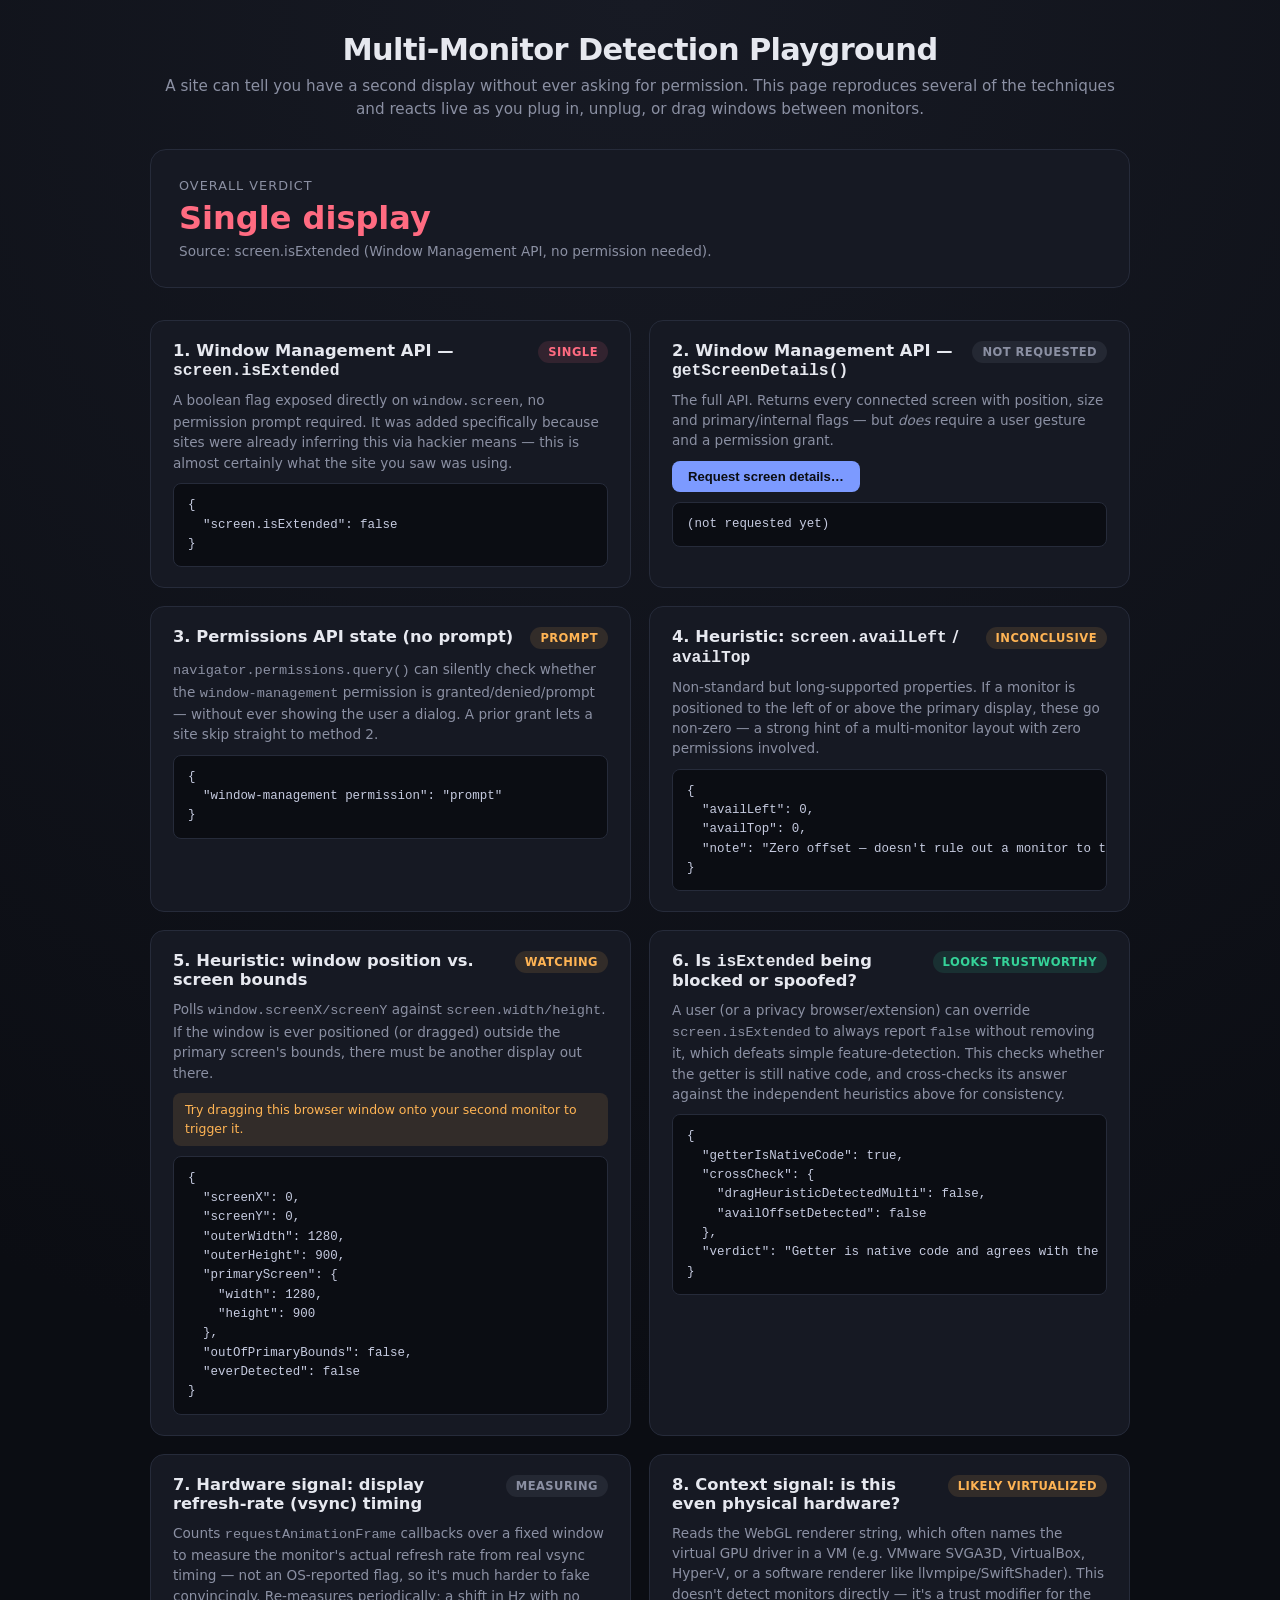
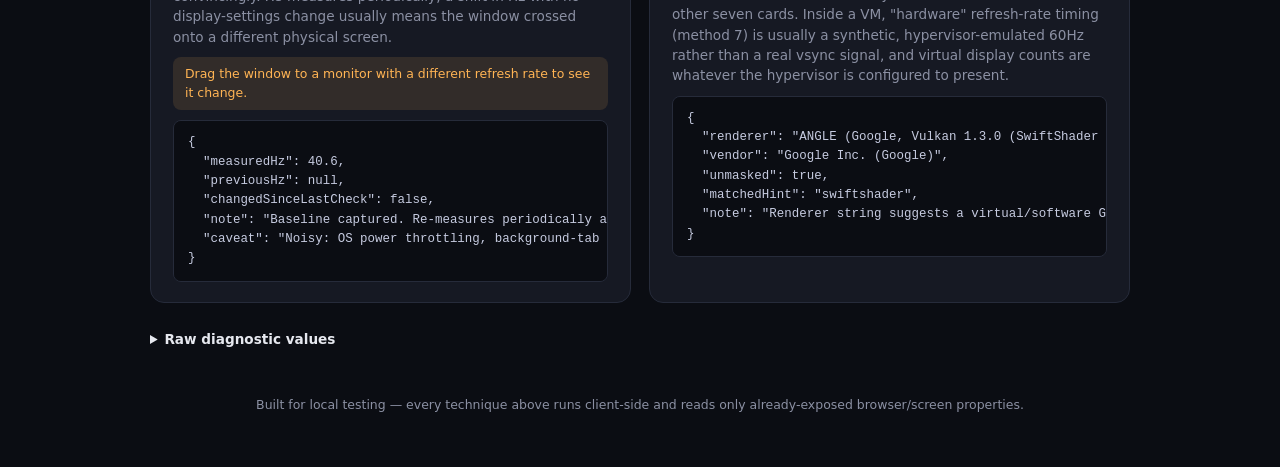
==== index.html @ a3c8a69a "init" ====
<!DOCTYPE html>
<html lang="en">
    <head>
        <meta charset="UTF-8">
        <meta name="viewport" content="width=device-width, initial-scale=1">
        <title>Multi-Monitor Detection Playground</title>
        <style>
            :root {
                color-scheme: dark;
                --bg: #0f1117;
                --panel: #161923;
                --panel-border: #262b3a;
                --text: #e6e8ef;
                --muted: #8b90a3;
                --accent: #7c9aff;
                --yes: #35d399;
                --yes-bg: rgba(53, 211, 153, 0.12);
                --no: #ff6b81;
                --no-bg: rgba(255, 107, 129, 0.12);
                --warn: #ffb454;
                --warn-bg: rgba(255, 180, 84, 0.12);
                --unknown: #8b90a3;
                --unknown-bg: rgba(139, 144, 163, 0.12);
                font-family: "Segoe UI", system-ui, -apple-system, sans-serif;
            }

            * { box-sizing: border-box; }

            body {
                margin: 0;
                background: radial-gradient(circle at top, #171a24, #0b0d13 65%);
                color: var(--text);
                min-height: 100vh;
                padding: 32px 24px 64px;
            }

            header {
                max-width: 980px;
                margin: 0 auto 28px;
                text-align: center;
            }

            header h1 {
                margin: 0 0 8px;
                font-size: 1.9rem;
                letter-spacing: -0.02em;
            }

            header p {
                color: var(--muted);
                margin: 0;
                font-size: 0.95rem;
                line-height: 1.5;
            }

            .hero {
                max-width: 980px;
                margin: 0 auto 32px;
                padding: 28px;
                border-radius: 16px;
                border: 1px solid var(--panel-border);
                background: var(--panel);
                display: flex;
                align-items: center;
                justify-content: space-between;
                gap: 20px;
                flex-wrap: wrap;
            }

            .hero-label {
                font-size: 0.8rem;
                text-transform: uppercase;
                letter-spacing: 0.08em;
                color: var(--muted);
                margin-bottom: 6px;
            }

            .hero-verdict {
                font-size: 2rem;
                font-weight: 700;
            }

            .hero-verdict.yes { color: var(--yes); }
            .hero-verdict.no { color: var(--no); }
            .hero-verdict.unknown { color: var(--unknown); }

            .hero-sub {
                color: var(--muted);
                font-size: 0.85rem;
                margin-top: 6px;
            }

            .hero-count {
                font-size: 3rem;
                font-weight: 800;
                color: var(--accent);
                line-height: 1;
                text-align: right;
            }

            .hero-count small {
                display: block;
                font-size: 0.7rem;
                font-weight: 500;
                color: var(--muted);
                text-transform: uppercase;
                letter-spacing: 0.08em;
                margin-top: 4px;
            }

            main {
                max-width: 980px;
                margin: 0 auto;
                display: grid;
                grid-template-columns: repeat(auto-fit, minmax(420px, 1fr));
                gap: 18px;
            }

            .card {
                background: var(--panel);
                border: 1px solid var(--panel-border);
                border-radius: 14px;
                padding: 20px 22px;
                display: flex;
                flex-direction: column;
                gap: 10px;
            }

            .card-head {
                display: flex;
                align-items: flex-start;
                justify-content: space-between;
                gap: 12px;
            }

            .card-title {
                font-size: 1.02rem;
                font-weight: 600;
                margin: 0;
            }

            .card-desc {
                color: var(--muted);
                font-size: 0.85rem;
                line-height: 1.5;
                margin: 0;
            }

            .badge {
                flex-shrink: 0;
                padding: 4px 10px;
                border-radius: 999px;
                font-size: 0.72rem;
                font-weight: 700;
                text-transform: uppercase;
                letter-spacing: 0.04em;
                white-space: nowrap;
            }

            .badge.yes { color: var(--yes); background: var(--yes-bg); }
            .badge.no { color: var(--no); background: var(--no-bg); }
            .badge.warn { color: var(--warn); background: var(--warn-bg); }
            .badge.unknown { color: var(--unknown); background: var(--unknown-bg); }

            .card pre {
                margin: 0;
                background: #0b0d13;
                border: 1px solid var(--panel-border);
                border-radius: 8px;
                padding: 12px 14px;
                font-size: 0.78rem;
                line-height: 1.55;
                overflow-x: auto;
                color: #c6cbe0;
            }

            .card button {
                align-self: flex-start;
                background: var(--accent);
                color: #0b0d13;
                border: none;
                padding: 8px 16px;
                border-radius: 8px;
                font-size: 0.82rem;
                font-weight: 600;
                cursor: pointer;
            }

            .card button:hover { filter: brightness(1.08); }
            .card button:disabled { opacity: 0.5; cursor: default; }

            .hint {
                font-size: 0.78rem;
                color: var(--warn);
                background: var(--warn-bg);
                border-radius: 8px;
                padding: 8px 12px;
                line-height: 1.5;
            }

            footer {
                max-width: 980px;
                margin: 40px auto 0;
                text-align: center;
                color: var(--muted);
                font-size: 0.78rem;
            }

            details {
                max-width: 980px;
                margin: 28px auto 0;
                color: var(--muted);
                font-size: 0.85rem;
            }

            details summary {
                cursor: pointer;
                color: var(--text);
                font-weight: 600;
                margin-bottom: 10px;
            }
        </style>
    </head>
    <body>

    <header>
    <h1>Multi-Monitor Detection Playground</h1>
    <p>
        A site can tell you have a second display without ever asking for permission.
        This page reproduces several of the techniques and reacts live as you plug in,
        unplug, or drag windows between monitors.
    </p>
    </header>

    <div class="hero">
        <div>
            <div class="hero-label">Overall verdict</div>
            <div class="hero-verdict unknown" id="hero-verdict">Checking&hellip;</div>
            <div class="hero-sub" id="hero-sub">Based on the strongest signal available in this browser.</div>
        </div>
        <div class="hero-count" id="hero-count">
            <!--
                &mdash;
                <small>screens (if known)</small>
            -->
        </div>
    </div>

    <main>

    <!-- 1. screen.isExtended -->
    <section class="card">
        <div class="card-head">
        <h2 class="card-title">1. Window Management API &mdash; <code>screen.isExtended</code></h2>
        <span class="badge unknown" id="badge-isExtended">checking</span>
        </div>
        <p class="card-desc">
        A boolean flag exposed directly on <code>window.screen</code>, no permission prompt required.
        It was added specifically because sites were already inferring this via hackier means &mdash;
        this is almost certainly what the site you saw was using.
        </p>
        <pre id="out-isExtended"></pre>
    </section>

    <!-- 2. getScreenDetails() -->
    <section class="card">
        <div class="card-head">
        <h2 class="card-title">2. Window Management API &mdash; <code>getScreenDetails()</code></h2>
        <span class="badge unknown" id="badge-details">not requested</span>
        </div>
        <p class="card-desc">
        The full API. Returns every connected screen with position, size and primary/internal
        flags &mdash; but <em>does</em> require a user gesture and a permission grant.
        </p>
        <button id="btn-details">Request screen details&hellip;</button>
        <pre id="out-details">(not requested yet)</pre>
    </section>

    <!-- 3. Permissions API state -->
    <section class="card">
        <div class="card-head">
        <h2 class="card-title">3. Permissions API state (no prompt)</h2>
        <span class="badge unknown" id="badge-perm">checking</span>
        </div>
        <p class="card-desc">
        <code>navigator.permissions.query()</code> can silently check whether the
        <code>window-management</code> permission is granted/denied/prompt &mdash; without ever
        showing the user a dialog. A prior grant lets a site skip straight to method&nbsp;2.
        </p>
        <pre id="out-perm"></pre>
    </section>

    <!-- 4. availLeft/availTop heuristic -->
    <section class="card">
        <div class="card-head">
        <h2 class="card-title">4. Heuristic: <code>screen.availLeft</code> / <code>availTop</code></h2>
        <span class="badge unknown" id="badge-avail">checking</span>
        </div>
        <p class="card-desc">
        Non-standard but long-supported properties. If a monitor is positioned to the left of
        or above the primary display, these go non-zero &mdash; a strong hint of a multi-monitor
        layout with zero permissions involved.
        </p>
        <pre id="out-avail"></pre>
    </section>

    <!-- 5. drag heuristic -->
    <section class="card">
        <div class="card-head">
        <h2 class="card-title">5. Heuristic: window position vs. screen bounds</h2>
        <span class="badge unknown" id="badge-drag">watching</span>
        </div>
        <p class="card-desc">
        Polls <code>window.screenX/screenY</code> against <code>screen.width/height</code>.
        If the window is ever positioned (or dragged) outside the primary screen's bounds,
        there must be another display out there.
        </p>
        <div class="hint">Try dragging this browser window onto your second monitor to trigger it.</div>
        <pre id="out-drag"></pre>
    </section>

    <!-- 6. tamper / spoof detection -->
    <section class="card">
        <div class="card-head">
        <h2 class="card-title">6. Is <code>isExtended</code> being blocked or spoofed?</h2>
        <span class="badge unknown" id="badge-integrity">checking</span>
        </div>
        <p class="card-desc">
        A user (or a privacy browser/extension) can override <code>screen.isExtended</code>
        to always report <code>false</code> without removing it, which defeats simple
        feature-detection. This checks whether the getter is still native code, and cross-checks
        its answer against the independent heuristics above for consistency.
        </p>
        <pre id="out-integrity"></pre>
    </section>

    <!-- 7. hardware refresh-rate timing -->
    <section class="card">
        <div class="card-head">
        <h2 class="card-title">7. Hardware signal: display refresh-rate (vsync) timing</h2>
        <span class="badge unknown" id="badge-refresh">measuring</span>
        </div>
        <p class="card-desc">
        Counts <code>requestAnimationFrame</code> callbacks over a fixed window to measure the
        monitor's actual refresh rate from real vsync timing &mdash; not an OS-reported flag, so
        it's much harder to fake convincingly. Re-measures periodically; a shift in Hz with no
        display-settings change usually means the window crossed onto a different physical screen.
        </p>
        <div class="hint">Drag the window to a monitor with a different refresh rate to see it change.</div>
        <pre id="out-refresh"></pre>
    </section>

    <!-- 8. VM / virtualization context signal -->
    <section class="card">
        <div class="card-head">
        <h2 class="card-title">8. Context signal: is this even physical hardware?</h2>
        <span class="badge unknown" id="badge-vm">checking</span>
        </div>
        <p class="card-desc">
        Reads the WebGL renderer string, which often names the virtual GPU driver in a VM
        (e.g. VMware SVGA3D, VirtualBox, Hyper-V, or a software renderer like llvmpipe/SwiftShader).
        This doesn't detect monitors directly &mdash; it's a trust modifier for the other seven
        cards. Inside a VM, "hardware" refresh-rate timing (method 7) is usually a synthetic,
        hypervisor-emulated 60Hz rather than a real vsync signal, and virtual display counts are
        whatever the hypervisor is configured to present.
        </p>
        <pre id="out-vm"></pre>
    </section>

    </main>

    <details>
    <summary>Raw diagnostic values</summary>
    <pre id="out-raw"></pre>
    </details>

    <footer>
    Built for local testing &mdash; every technique above runs client-side and reads only
    already-exposed browser/screen properties.
    </footer>

    <script>
    const $ = (id) => document.getElementById(id);

    function setBadge(el, state, label) {
        el.className = "badge " + state;
        el.textContent = label;
    }

    // ---------- Hero ----------
    function updateHero() {
        const heroVerdict = $("hero-verdict");
        const heroSub = $("hero-sub");
        const heroCount = $("hero-count");

        if ("isExtended" in screen) {
        const extended = screen.isExtended;
        heroVerdict.textContent = extended ? "Multiple displays detected" : "Single display";
        heroVerdict.className = "hero-verdict " + (extended ? "yes" : "no");
        heroSub.textContent = "Source: screen.isExtended (Window Management API, no permission needed).";
        } else {
        heroVerdict.textContent = "Unknown (unsupported browser)";
        heroVerdict.className = "hero-verdict unknown";
        heroSub.textContent = "screen.isExtended isn't supported here — see the heuristic cards below.";
        }
        // heroCount.innerHTML = "&mdash;<small>screens (if known)</small>";
    }

    // ---------- 1. screen.isExtended ----------
    function updateIsExtended() {
        const badge = $("badge-isExtended");
        const out = $("out-isExtended");
        if ("isExtended" in screen) {
        const val = screen.isExtended;
        setBadge(badge, val ? "yes" : "no", val ? "multiple" : "single");
        out.textContent = JSON.stringify({ "screen.isExtended": val }, null, 2);
        } else {
        setBadge(badge, "unknown", "unsupported");
        out.textContent = "screen.isExtended is not available in this browser.";
        }
    }

    // ---------- 2. getScreenDetails() ----------
    $("btn-details").addEventListener("click", async () => {
        const badge = $("badge-details");
        const out = $("out-details");
        const btn = $("btn-details");
        btn.disabled = true;

        if (!("getScreenDetails" in window)) {
        setBadge(badge, "unknown", "unsupported");
        out.textContent = "getScreenDetails() is not available in this browser.";
        btn.disabled = false;
        return;
        }

        try {
        const details = await window.getScreenDetails();
        const screens = details.screens.map((s) => ({
            label: s.label,
            width: s.width,
            height: s.height,
            left: s.left,
            top: s.top,
            isPrimary: s.isPrimary,
            isInternal: s.isInternal,
            devicePixelRatio: s.devicePixelRatio
        }));
        const multi = screens.length > 1;
        setBadge(badge, multi ? "yes" : "no", multi ? `${screens.length} screens` : "1 screen");
        out.textContent = JSON.stringify(screens, null, 2);

        details.addEventListener("screenschange", () => {
            out.textContent = JSON.stringify(
            details.screens.map((s) => ({ width: s.width, height: s.height, left: s.left, top: s.top })),
            null, 2
            );
            setBadge(badge, details.screens.length > 1 ? "yes" : "no", `${details.screens.length} screens (live)`);
        });
        } catch (err) {
        setBadge(badge, "warn", "denied/error");
        out.textContent = "Permission denied or error: " + err.message;
        } finally {
        btn.disabled = false;
        }
    });

    // ---------- 3. Permissions API ----------
    async function updatePermissionState() {
        const badge = $("badge-perm");
        const out = $("out-perm");
        if (!navigator.permissions || !navigator.permissions.query) {
        setBadge(badge, "unknown", "unsupported");
        out.textContent = "navigator.permissions is not available in this browser.";
        return;
        }
        try {
        const status = await navigator.permissions.query({ name: "window-management" });
        setBadge(
            badge,
            status.state === "granted" ? "yes" : status.state === "denied" ? "no" : "warn",
            status.state
        );
        out.textContent = JSON.stringify({ "window-management permission": status.state }, null, 2);
        status.onchange = updatePermissionState;
        } catch (err) {
        setBadge(badge, "unknown", "unsupported");
        out.textContent = "window-management is not a recognized permission name here: " + err.message;
        }
    }

    // ---------- 4. availLeft/availTop heuristic ----------
    function updateAvailHeuristic() {
        const badge = $("badge-avail");
        const out = $("out-avail");
        const left = screen.availLeft ?? null;
        const top = screen.availTop ?? null;
        const supported = left !== null && top !== null;

        if (!supported) {
        setBadge(badge, "unknown", "unsupported");
        out.textContent = "availLeft/availTop are not available in this browser.";
        return;
        }

        const offset = left !== 0 || top !== 0;
        setBadge(badge, offset ? "yes" : "warn", offset ? "offset found" : "inconclusive");
        out.textContent = JSON.stringify(
        { availLeft: left, availTop: top, note: offset ? "Non-zero offset suggests a display to the left/above." : "Zero offset — doesn't rule out a monitor to the right/below." },
        null, 2
        );
    }

    // ---------- 5. Drag / position heuristic ----------
    let dragMultiDetected = false;
    function updateDragHeuristic() {
        const badge = $("badge-drag");
        const out = $("out-drag");

        const x = window.screenX;
        const y = window.screenY;
        const w = window.outerWidth;
        const h = window.outerHeight;
        const sw = screen.width;
        const sh = screen.height;

        const outOfBounds = x < 0 || y < 0 || (x + w) > sw || (y + h) > sh;
        if (outOfBounds) dragMultiDetected = true;

        setBadge(
        badge,
        dragMultiDetected ? "yes" : "warn",
        dragMultiDetected ? "multiple" : "watching"
        );
        out.textContent = JSON.stringify(
        {
            screenX: x, screenY: y, outerWidth: w, outerHeight: h,
            primaryScreen: { width: sw, height: sh },
            outOfPrimaryBounds: outOfBounds,
            everDetected: dragMultiDetected
        },
        null, 2
        );
    }

    // ---------- 6. Tamper / spoof detection for isExtended ----------
    function updateIntegrityCheck() {
        const badge = $("badge-integrity");
        const out = $("out-integrity");

        if (!("isExtended" in screen)) {
        setBadge(badge, "unknown", "n/a");
        out.textContent = "screen.isExtended doesn't exist here at all — that's the honest " +
            "signature of an enterprise policy or unsupported browser, not spoofing.";
        return;
        }

        // A native, un-tampered getter stringifies to "[native code]". An
        // extension or script that overrides the property to fake a value
        // will show its actual function source instead.
        const descriptor =
        Object.getOwnPropertyDescriptor(Screen.prototype, "isExtended") ||
        Object.getOwnPropertyDescriptor(screen, "isExtended");
        const getterSrc = descriptor && descriptor.get ? descriptor.get.toString() : null;
        const looksNative = !!getterSrc && getterSrc.includes("[native code]");

        // Cross-check isExtended's answer against the independent heuristics
        // gathered elsewhere on this page.
        const avalOffset = (screen.availLeft ?? 0) !== 0 || (screen.availTop ?? 0) !== 0;
        const otherSignals = dragMultiDetected || avalOffset;
        const inconsistent = screen.isExtended === false && otherSignals;

        let state, label, note;
        if (!looksNative) {
        state = "warn";
        label = "possibly overridden";
        note = "The isExtended getter is not native code — a browser extension or privacy " +
            "tool may be intercepting it. Its reported value cannot be trusted on its own.";
        } else if (inconsistent) {
        state = "warn";
        label = "inconsistent";
        note = "isExtended reports a single display, but another heuristic on this page " +
            "(drag bounds or availLeft/Top offset) suggests otherwise. Worth treating isExtended " +
            "as unreliable until confirmed with method 2.";
        } else {
        state = "yes";
        label = "looks trustworthy";
        note = "Getter is native code and agrees with the other independent signals gathered so far.";
        }

        setBadge(badge, state, label);
        out.textContent = JSON.stringify(
        {
            getterIsNativeCode: looksNative,
            crossCheck: { dragHeuristicDetectedMulti: dragMultiDetected, availOffsetDetected: avalOffset },
            verdict: note
        },
        null, 2
        );
    }

    // ---------- 7. Hardware refresh-rate (vsync) timing ----------
    let lastHz = null;
    let measuringRefresh = false;

    function measureRefreshRate(durationMs = 500) {
        return new Promise((resolve) => {
        let frames = 0;
        let start = null;
        function step(ts) {
            if (start === null) start = ts;
            frames++;
            if (ts - start < durationMs) {
            requestAnimationFrame(step);
            } else {
            resolve((frames / (ts - start)) * 1000);
            }
        }
        requestAnimationFrame(step);
        });
    }

    async function updateRefreshHeuristic() {
        if (measuringRefresh) return;
        measuringRefresh = true;
        const badge = $("badge-refresh");
        const out = $("out-refresh");
        setBadge(badge, "unknown", "measuring");

        const hz = await measureRefreshRate();
        const changed = lastHz !== null && Math.abs(hz - lastHz) > 5;

        setBadge(badge, changed ? "yes" : "unknown", changed ? "rate changed" : `~${Math.round(hz)} Hz`);
        out.textContent = JSON.stringify(
        {
            measuredHz: Math.round(hz * 10) / 10,
            previousHz: lastHz !== null ? Math.round(lastHz * 10) / 10 : null,
            changedSinceLastCheck: changed,
            note: changed
            ? "Refresh rate shifted — likely moved to a physical display with a different Hz."
            : "Baseline captured. Re-measures periodically and after resize.",
            caveat: "Noisy: OS power throttling, background-tab throttling, and CPU load can also cause shifts."
        },
        null, 2
        );

        lastHz = hz;
        measuringRefresh = false;
    }

    // ---------- 8. VM / virtualization context signal ----------
    const VM_RENDERER_HINTS = [
        "vmware", "virtualbox", "parallels", "llvmpipe", "swiftshader",
        "basic render", "basic display", "microsoft basic", "hyper-v",
        "virtual", "qemu", "bochs", "remote desktop", "rdp"
    ];

    function updateVmSignal() {
        const badge = $("badge-vm");
        const out = $("out-vm");

        let info;
        try {
        const canvas = document.createElement("canvas");
        const gl = canvas.getContext("webgl") || canvas.getContext("experimental-webgl");
        if (!gl) throw new Error("WebGL not available");
        const dbg = gl.getExtension("WEBGL_debug_renderer_info");
        info = dbg
            ? { renderer: gl.getParameter(dbg.UNMASKED_RENDERER_WEBGL), vendor: gl.getParameter(dbg.UNMASKED_VENDOR_WEBGL), unmasked: true }
            : { renderer: gl.getParameter(gl.RENDERER), vendor: gl.getParameter(gl.VENDOR), unmasked: false };
        } catch (err) {
        setBadge(badge, "unknown", "unavailable");
        out.textContent = "Could not read WebGL renderer info: " + err.message;
        return;
        }

        const haystack = `${info.renderer} ${info.vendor}`.toLowerCase();
        const matchedHint = VM_RENDERER_HINTS.find((hint) => haystack.includes(hint));
        const likelyVirtual = !!matchedHint;

        setBadge(badge, likelyVirtual ? "warn" : "yes", likelyVirtual ? "likely virtualized" : "looks physical");
        out.textContent = JSON.stringify(
        {
            renderer: info.renderer,
            vendor: info.vendor,
            unmasked: info.unmasked,
            matchedHint: matchedHint || null,
            note: likelyVirtual
            ? "Renderer string suggests a virtual/software GPU — treat methods 1-7 as reporting on the guest OS's virtual display config, not physical monitors, and don't trust method 7's Hz as real vsync."
            : "No VM/software-render hint found — not proof of physical hardware (spoofable, and some real GPUs use generic names), just no obvious signal against it."
        },
        null, 2
        );
    }

    // ---------- Raw diagnostics ----------
    function updateRaw() {
        $("out-raw").textContent = JSON.stringify({
        screen: {
            width: screen.width, height: screen.height,
            availWidth: screen.availWidth, availHeight: screen.availHeight,
            availLeft: screen.availLeft, availTop: screen.availTop,
            isExtended: screen.isExtended ?? "unsupported",
            devicePixelRatio: window.devicePixelRatio
        },
        window: {
            screenX: window.screenX, screenY: window.screenY,
            outerWidth: window.outerWidth, outerHeight: window.outerHeight,
            innerWidth: window.innerWidth, innerHeight: window.innerHeight
        },
        apis: {
            "screen.isExtended": "isExtended" in screen,
            "window.getScreenDetails": "getScreenDetails" in window,
            "navigator.permissions": !!(navigator.permissions && navigator.permissions.query)
        }
        }, null, 2);
    }

    function updateAll() {
        updateHero();
        updateIsExtended();
        updateAvailHeuristic();
        updateDragHeuristic();
        updateIntegrityCheck();
        updateRaw();
    }

    updateAll();
    updatePermissionState();
    updateRefreshHeuristic();
    updateVmSignal();

    window.addEventListener("resize", () => {
        updateAll();
        updateRefreshHeuristic();
    });
    // No native "window move" event exists, so poll for position changes
    // (e.g. dragging across monitors) at a light interval.
    setInterval(updateDragHeuristic, 500);
    // Refresh-rate measurement is heavier, so it runs on its own slower cadence.
    setInterval(updateRefreshHeuristic, 4000);

    // React live if the OS display topology changes while the page is open
    // (monitor plugged/unplugged) where supported.
    if ("isExtended" in screen && screen.addEventListener) {
        screen.addEventListener("change", updateAll);
    }
    </script>

    </body>
</html>
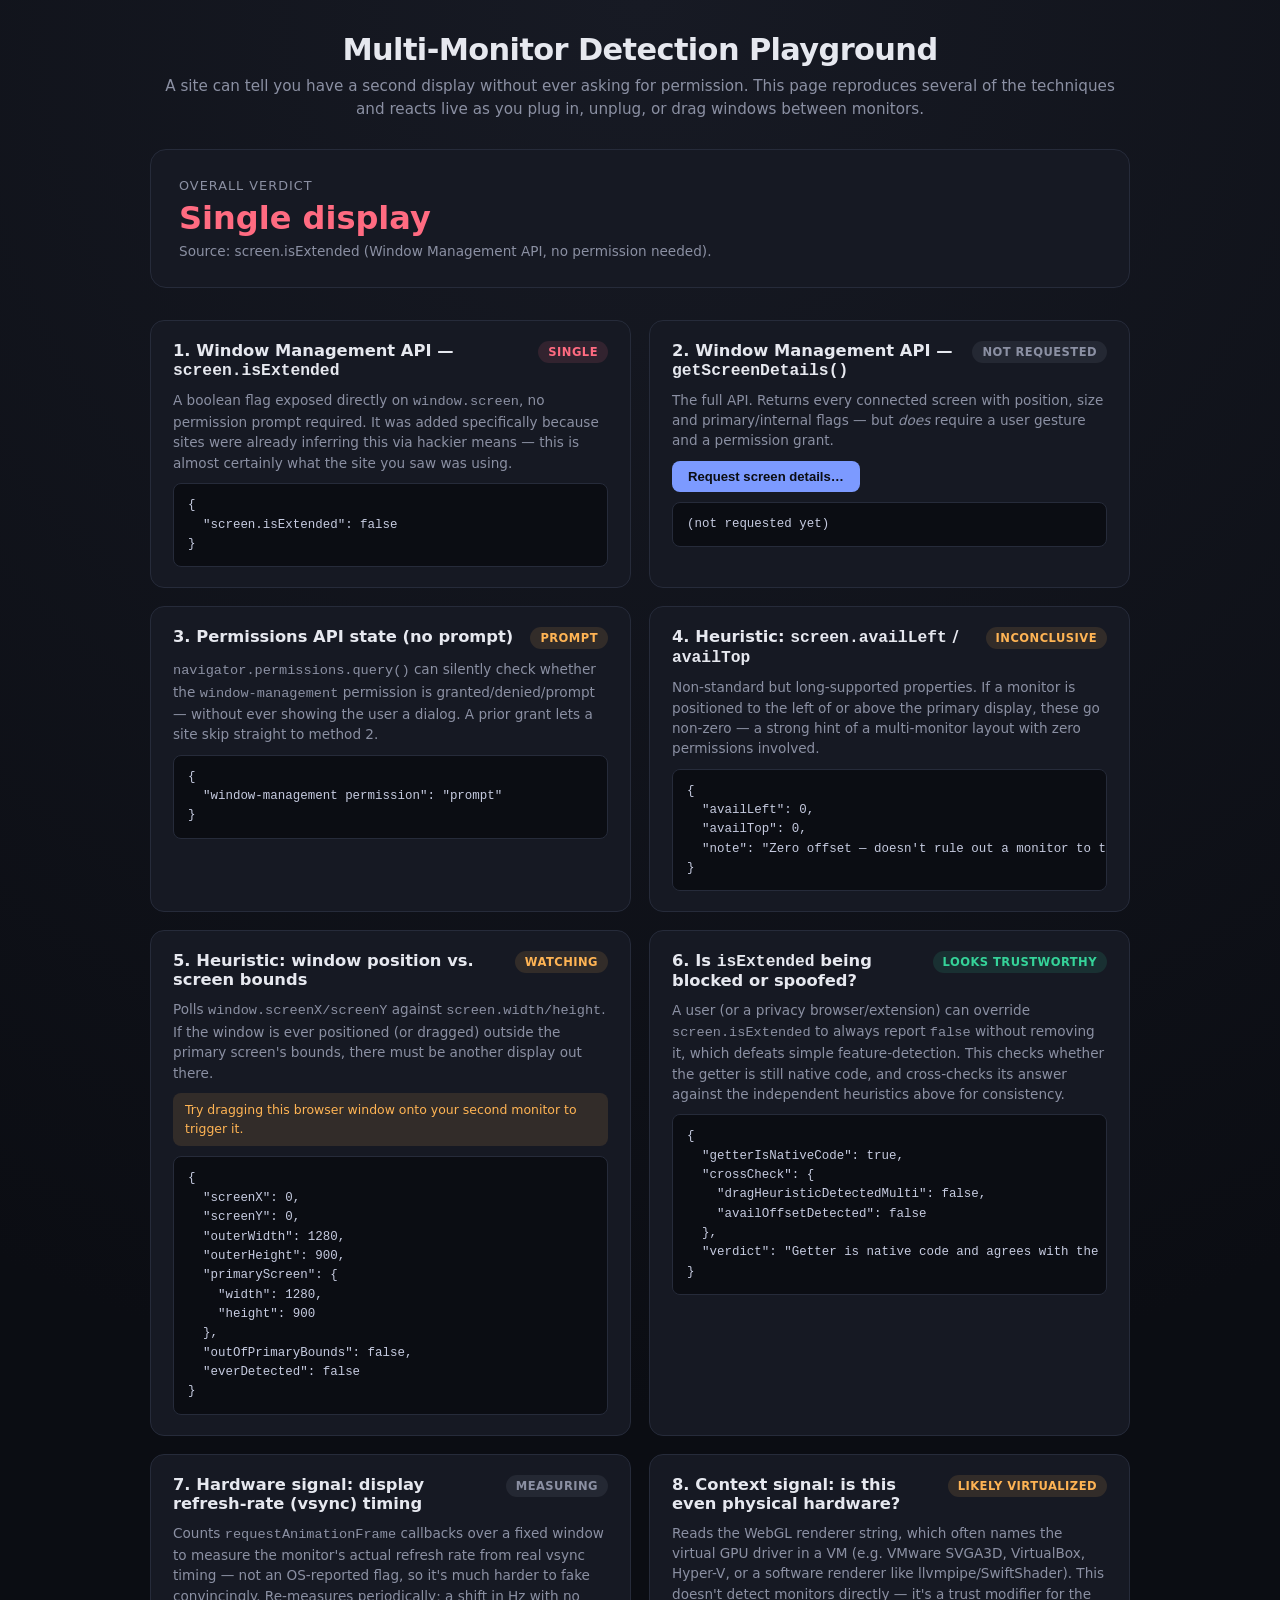
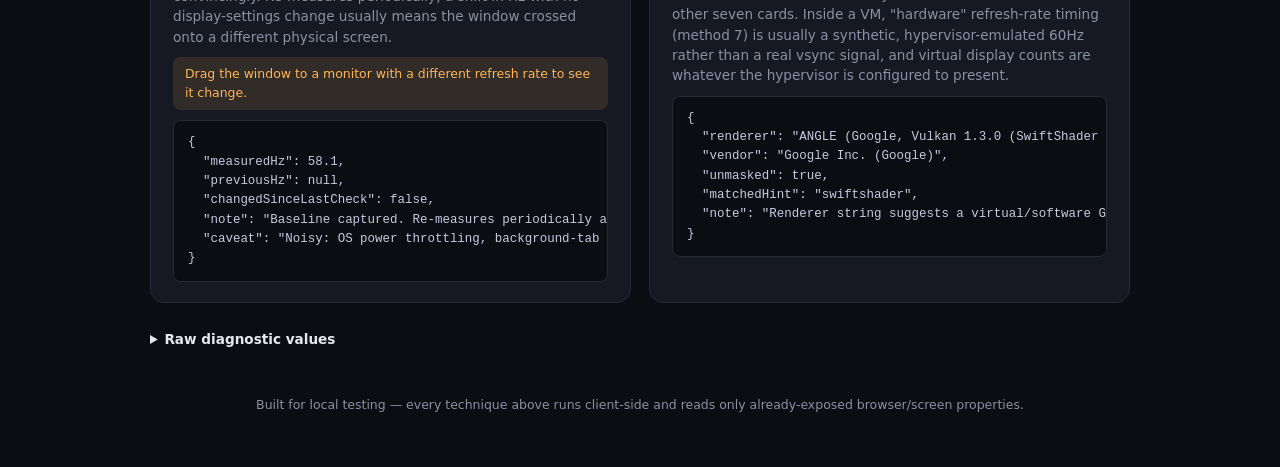
==== commit 717b814b: "refactor" ====
--- a/index.html
+++ b/index.html
@@ -4,222 +4,8 @@
         <meta charset="UTF-8">
         <meta name="viewport" content="width=device-width, initial-scale=1">
         <title>Multi-Monitor Detection Playground</title>
-        <style>
-            :root {
-                color-scheme: dark;
-                --bg: #0f1117;
-                --panel: #161923;
-                --panel-border: #262b3a;
-                --text: #e6e8ef;
-                --muted: #8b90a3;
-                --accent: #7c9aff;
-                --yes: #35d399;
-                --yes-bg: rgba(53, 211, 153, 0.12);
-                --no: #ff6b81;
-                --no-bg: rgba(255, 107, 129, 0.12);
-                --warn: #ffb454;
-                --warn-bg: rgba(255, 180, 84, 0.12);
-                --unknown: #8b90a3;
-                --unknown-bg: rgba(139, 144, 163, 0.12);
-                font-family: "Segoe UI", system-ui, -apple-system, sans-serif;
-            }
-
-            * { box-sizing: border-box; }
-
-            body {
-                margin: 0;
-                background: radial-gradient(circle at top, #171a24, #0b0d13 65%);
-                color: var(--text);
-                min-height: 100vh;
-                padding: 32px 24px 64px;
-            }
-
-            header {
-                max-width: 980px;
-                margin: 0 auto 28px;
-                text-align: center;
-            }
-
-            header h1 {
-                margin: 0 0 8px;
-                font-size: 1.9rem;
-                letter-spacing: -0.02em;
-            }
-
-            header p {
-                color: var(--muted);
-                margin: 0;
-                font-size: 0.95rem;
-                line-height: 1.5;
-            }
-
-            .hero {
-                max-width: 980px;
-                margin: 0 auto 32px;
-                padding: 28px;
-                border-radius: 16px;
-                border: 1px solid var(--panel-border);
-                background: var(--panel);
-                display: flex;
-                align-items: center;
-                justify-content: space-between;
-                gap: 20px;
-                flex-wrap: wrap;
-            }
-
-            .hero-label {
-                font-size: 0.8rem;
-                text-transform: uppercase;
-                letter-spacing: 0.08em;
-                color: var(--muted);
-                margin-bottom: 6px;
-            }
-
-            .hero-verdict {
-                font-size: 2rem;
-                font-weight: 700;
-            }
-
-            .hero-verdict.yes { color: var(--yes); }
-            .hero-verdict.no { color: var(--no); }
-            .hero-verdict.unknown { color: var(--unknown); }
-
-            .hero-sub {
-                color: var(--muted);
-                font-size: 0.85rem;
-                margin-top: 6px;
-            }
-
-            .hero-count {
-                font-size: 3rem;
-                font-weight: 800;
-                color: var(--accent);
-                line-height: 1;
-                text-align: right;
-            }
-
-            .hero-count small {
-                display: block;
-                font-size: 0.7rem;
-                font-weight: 500;
-                color: var(--muted);
-                text-transform: uppercase;
-                letter-spacing: 0.08em;
-                margin-top: 4px;
-            }
-
-            main {
-                max-width: 980px;
-                margin: 0 auto;
-                display: grid;
-                grid-template-columns: repeat(auto-fit, minmax(420px, 1fr));
-                gap: 18px;
-            }
-
-            .card {
-                background: var(--panel);
-                border: 1px solid var(--panel-border);
-                border-radius: 14px;
-                padding: 20px 22px;
-                display: flex;
-                flex-direction: column;
-                gap: 10px;
-            }
-
-            .card-head {
-                display: flex;
-                align-items: flex-start;
-                justify-content: space-between;
-                gap: 12px;
-            }
-
-            .card-title {
-                font-size: 1.02rem;
-                font-weight: 600;
-                margin: 0;
-            }
-
-            .card-desc {
-                color: var(--muted);
-                font-size: 0.85rem;
-                line-height: 1.5;
-                margin: 0;
-            }
-
-            .badge {
-                flex-shrink: 0;
-                padding: 4px 10px;
-                border-radius: 999px;
-                font-size: 0.72rem;
-                font-weight: 700;
-                text-transform: uppercase;
-                letter-spacing: 0.04em;
-                white-space: nowrap;
-            }
-
-            .badge.yes { color: var(--yes); background: var(--yes-bg); }
-            .badge.no { color: var(--no); background: var(--no-bg); }
-            .badge.warn { color: var(--warn); background: var(--warn-bg); }
-            .badge.unknown { color: var(--unknown); background: var(--unknown-bg); }
-
-            .card pre {
-                margin: 0;
-                background: #0b0d13;
-                border: 1px solid var(--panel-border);
-                border-radius: 8px;
-                padding: 12px 14px;
-                font-size: 0.78rem;
-                line-height: 1.55;
-                overflow-x: auto;
-                color: #c6cbe0;
-            }
-
-            .card button {
-                align-self: flex-start;
-                background: var(--accent);
-                color: #0b0d13;
-                border: none;
-                padding: 8px 16px;
-                border-radius: 8px;
-                font-size: 0.82rem;
-                font-weight: 600;
-                cursor: pointer;
-            }
-
-            .card button:hover { filter: brightness(1.08); }
-            .card button:disabled { opacity: 0.5; cursor: default; }
-
-            .hint {
-                font-size: 0.78rem;
-                color: var(--warn);
-                background: var(--warn-bg);
-                border-radius: 8px;
-                padding: 8px 12px;
-                line-height: 1.5;
-            }
-
-            footer {
-                max-width: 980px;
-                margin: 40px auto 0;
-                text-align: center;
-                color: var(--muted);
-                font-size: 0.78rem;
-            }
-
-            details {
-                max-width: 980px;
-                margin: 28px auto 0;
-                color: var(--muted);
-                font-size: 0.85rem;
-            }
-
-            details summary {
-                cursor: pointer;
-                color: var(--text);
-                font-weight: 600;
-                margin-bottom: 10px;
-            }
-        </style>
+        <link rel="stylesheet" href="css/tokens.css">
+        <link rel="stylesheet" href="css/app.css">
     </head>
     <body>
 
@@ -379,373 +165,7 @@
     already-exposed browser/screen properties.
     </footer>
 
-    <script>
-    const $ = (id) => document.getElementById(id);
-
-    function setBadge(el, state, label) {
-        el.className = "badge " + state;
-        el.textContent = label;
-    }
-
-    // ---------- Hero ----------
-    function updateHero() {
-        const heroVerdict = $("hero-verdict");
-        const heroSub = $("hero-sub");
-        const heroCount = $("hero-count");
-
-        if ("isExtended" in screen) {
-        const extended = screen.isExtended;
-        heroVerdict.textContent = extended ? "Multiple displays detected" : "Single display";
-        heroVerdict.className = "hero-verdict " + (extended ? "yes" : "no");
-        heroSub.textContent = "Source: screen.isExtended (Window Management API, no permission needed).";
-        } else {
-        heroVerdict.textContent = "Unknown (unsupported browser)";
-        heroVerdict.className = "hero-verdict unknown";
-        heroSub.textContent = "screen.isExtended isn't supported here — see the heuristic cards below.";
-        }
-        // heroCount.innerHTML = "&mdash;<small>screens (if known)</small>";
-    }
-
-    // ---------- 1. screen.isExtended ----------
-    function updateIsExtended() {
-        const badge = $("badge-isExtended");
-        const out = $("out-isExtended");
-        if ("isExtended" in screen) {
-        const val = screen.isExtended;
-        setBadge(badge, val ? "yes" : "no", val ? "multiple" : "single");
-        out.textContent = JSON.stringify({ "screen.isExtended": val }, null, 2);
-        } else {
-        setBadge(badge, "unknown", "unsupported");
-        out.textContent = "screen.isExtended is not available in this browser.";
-        }
-    }
-
-    // ---------- 2. getScreenDetails() ----------
-    $("btn-details").addEventListener("click", async () => {
-        const badge = $("badge-details");
-        const out = $("out-details");
-        const btn = $("btn-details");
-        btn.disabled = true;
-
-        if (!("getScreenDetails" in window)) {
-        setBadge(badge, "unknown", "unsupported");
-        out.textContent = "getScreenDetails() is not available in this browser.";
-        btn.disabled = false;
-        return;
-        }
-
-        try {
-        const details = await window.getScreenDetails();
-        const screens = details.screens.map((s) => ({
-            label: s.label,
-            width: s.width,
-            height: s.height,
-            left: s.left,
-            top: s.top,
-            isPrimary: s.isPrimary,
-            isInternal: s.isInternal,
-            devicePixelRatio: s.devicePixelRatio
-        }));
-        const multi = screens.length > 1;
-        setBadge(badge, multi ? "yes" : "no", multi ? `${screens.length} screens` : "1 screen");
-        out.textContent = JSON.stringify(screens, null, 2);
-
-        details.addEventListener("screenschange", () => {
-            out.textContent = JSON.stringify(
-            details.screens.map((s) => ({ width: s.width, height: s.height, left: s.left, top: s.top })),
-            null, 2
-            );
-            setBadge(badge, details.screens.length > 1 ? "yes" : "no", `${details.screens.length} screens (live)`);
-        });
-        } catch (err) {
-        setBadge(badge, "warn", "denied/error");
-        out.textContent = "Permission denied or error: " + err.message;
-        } finally {
-        btn.disabled = false;
-        }
-    });
-
-    // ---------- 3. Permissions API ----------
-    async function updatePermissionState() {
-        const badge = $("badge-perm");
-        const out = $("out-perm");
-        if (!navigator.permissions || !navigator.permissions.query) {
-        setBadge(badge, "unknown", "unsupported");
-        out.textContent = "navigator.permissions is not available in this browser.";
-        return;
-        }
-        try {
-        const status = await navigator.permissions.query({ name: "window-management" });
-        setBadge(
-            badge,
-            status.state === "granted" ? "yes" : status.state === "denied" ? "no" : "warn",
-            status.state
-        );
-        out.textContent = JSON.stringify({ "window-management permission": status.state }, null, 2);
-        status.onchange = updatePermissionState;
-        } catch (err) {
-        setBadge(badge, "unknown", "unsupported");
-        out.textContent = "window-management is not a recognized permission name here: " + err.message;
-        }
-    }
-
-    // ---------- 4. availLeft/availTop heuristic ----------
-    function updateAvailHeuristic() {
-        const badge = $("badge-avail");
-        const out = $("out-avail");
-        const left = screen.availLeft ?? null;
-        const top = screen.availTop ?? null;
-        const supported = left !== null && top !== null;
-
-        if (!supported) {
-        setBadge(badge, "unknown", "unsupported");
-        out.textContent = "availLeft/availTop are not available in this browser.";
-        return;
-        }
-
-        const offset = left !== 0 || top !== 0;
-        setBadge(badge, offset ? "yes" : "warn", offset ? "offset found" : "inconclusive");
-        out.textContent = JSON.stringify(
-        { availLeft: left, availTop: top, note: offset ? "Non-zero offset suggests a display to the left/above." : "Zero offset — doesn't rule out a monitor to the right/below." },
-        null, 2
-        );
-    }
-
-    // ---------- 5. Drag / position heuristic ----------
-    let dragMultiDetected = false;
-    function updateDragHeuristic() {
-        const badge = $("badge-drag");
-        const out = $("out-drag");
-
-        const x = window.screenX;
-        const y = window.screenY;
-        const w = window.outerWidth;
-        const h = window.outerHeight;
-        const sw = screen.width;
-        const sh = screen.height;
-
-        const outOfBounds = x < 0 || y < 0 || (x + w) > sw || (y + h) > sh;
-        if (outOfBounds) dragMultiDetected = true;
-
-        setBadge(
-        badge,
-        dragMultiDetected ? "yes" : "warn",
-        dragMultiDetected ? "multiple" : "watching"
-        );
-        out.textContent = JSON.stringify(
-        {
-            screenX: x, screenY: y, outerWidth: w, outerHeight: h,
-            primaryScreen: { width: sw, height: sh },
-            outOfPrimaryBounds: outOfBounds,
-            everDetected: dragMultiDetected
-        },
-        null, 2
-        );
-    }
-
-    // ---------- 6. Tamper / spoof detection for isExtended ----------
-    function updateIntegrityCheck() {
-        const badge = $("badge-integrity");
-        const out = $("out-integrity");
-
-        if (!("isExtended" in screen)) {
-        setBadge(badge, "unknown", "n/a");
-        out.textContent = "screen.isExtended doesn't exist here at all — that's the honest " +
-            "signature of an enterprise policy or unsupported browser, not spoofing.";
-        return;
-        }
-
-        // A native, un-tampered getter stringifies to "[native code]". An
-        // extension or script that overrides the property to fake a value
-        // will show its actual function source instead.
-        const descriptor =
-        Object.getOwnPropertyDescriptor(Screen.prototype, "isExtended") ||
-        Object.getOwnPropertyDescriptor(screen, "isExtended");
-        const getterSrc = descriptor && descriptor.get ? descriptor.get.toString() : null;
-        const looksNative = !!getterSrc && getterSrc.includes("[native code]");
-
-        // Cross-check isExtended's answer against the independent heuristics
-        // gathered elsewhere on this page.
-        const avalOffset = (screen.availLeft ?? 0) !== 0 || (screen.availTop ?? 0) !== 0;
-        const otherSignals = dragMultiDetected || avalOffset;
-        const inconsistent = screen.isExtended === false && otherSignals;
-
-        let state, label, note;
-        if (!looksNative) {
-        state = "warn";
-        label = "possibly overridden";
-        note = "The isExtended getter is not native code — a browser extension or privacy " +
-            "tool may be intercepting it. Its reported value cannot be trusted on its own.";
-        } else if (inconsistent) {
-        state = "warn";
-        label = "inconsistent";
-        note = "isExtended reports a single display, but another heuristic on this page " +
-            "(drag bounds or availLeft/Top offset) suggests otherwise. Worth treating isExtended " +
-            "as unreliable until confirmed with method 2.";
-        } else {
-        state = "yes";
-        label = "looks trustworthy";
-        note = "Getter is native code and agrees with the other independent signals gathered so far.";
-        }
-
-        setBadge(badge, state, label);
-        out.textContent = JSON.stringify(
-        {
-            getterIsNativeCode: looksNative,
-            crossCheck: { dragHeuristicDetectedMulti: dragMultiDetected, availOffsetDetected: avalOffset },
-            verdict: note
-        },
-        null, 2
-        );
-    }
-
-    // ---------- 7. Hardware refresh-rate (vsync) timing ----------
-    let lastHz = null;
-    let measuringRefresh = false;
-
-    function measureRefreshRate(durationMs = 500) {
-        return new Promise((resolve) => {
-        let frames = 0;
-        let start = null;
-        function step(ts) {
-            if (start === null) start = ts;
-            frames++;
-            if (ts - start < durationMs) {
-            requestAnimationFrame(step);
-            } else {
-            resolve((frames / (ts - start)) * 1000);
-            }
-        }
-        requestAnimationFrame(step);
-        });
-    }
-
-    async function updateRefreshHeuristic() {
-        if (measuringRefresh) return;
-        measuringRefresh = true;
-        const badge = $("badge-refresh");
-        const out = $("out-refresh");
-        setBadge(badge, "unknown", "measuring");
-
-        const hz = await measureRefreshRate();
-        const changed = lastHz !== null && Math.abs(hz - lastHz) > 5;
-
-        setBadge(badge, changed ? "yes" : "unknown", changed ? "rate changed" : `~${Math.round(hz)} Hz`);
-        out.textContent = JSON.stringify(
-        {
-            measuredHz: Math.round(hz * 10) / 10,
-            previousHz: lastHz !== null ? Math.round(lastHz * 10) / 10 : null,
-            changedSinceLastCheck: changed,
-            note: changed
-            ? "Refresh rate shifted — likely moved to a physical display with a different Hz."
-            : "Baseline captured. Re-measures periodically and after resize.",
-            caveat: "Noisy: OS power throttling, background-tab throttling, and CPU load can also cause shifts."
-        },
-        null, 2
-        );
-
-        lastHz = hz;
-        measuringRefresh = false;
-    }
-
-    // ---------- 8. VM / virtualization context signal ----------
-    const VM_RENDERER_HINTS = [
-        "vmware", "virtualbox", "parallels", "llvmpipe", "swiftshader",
-        "basic render", "basic display", "microsoft basic", "hyper-v",
-        "virtual", "qemu", "bochs", "remote desktop", "rdp"
-    ];
-
-    function updateVmSignal() {
-        const badge = $("badge-vm");
-        const out = $("out-vm");
-
-        let info;
-        try {
-        const canvas = document.createElement("canvas");
-        const gl = canvas.getContext("webgl") || canvas.getContext("experimental-webgl");
-        if (!gl) throw new Error("WebGL not available");
-        const dbg = gl.getExtension("WEBGL_debug_renderer_info");
-        info = dbg
-            ? { renderer: gl.getParameter(dbg.UNMASKED_RENDERER_WEBGL), vendor: gl.getParameter(dbg.UNMASKED_VENDOR_WEBGL), unmasked: true }
-            : { renderer: gl.getParameter(gl.RENDERER), vendor: gl.getParameter(gl.VENDOR), unmasked: false };
-        } catch (err) {
-        setBadge(badge, "unknown", "unavailable");
-        out.textContent = "Could not read WebGL renderer info: " + err.message;
-        return;
-        }
-
-        const haystack = `${info.renderer} ${info.vendor}`.toLowerCase();
-        const matchedHint = VM_RENDERER_HINTS.find((hint) => haystack.includes(hint));
-        const likelyVirtual = !!matchedHint;
-
-        setBadge(badge, likelyVirtual ? "warn" : "yes", likelyVirtual ? "likely virtualized" : "looks physical");
-        out.textContent = JSON.stringify(
-        {
-            renderer: info.renderer,
-            vendor: info.vendor,
-            unmasked: info.unmasked,
-            matchedHint: matchedHint || null,
-            note: likelyVirtual
-            ? "Renderer string suggests a virtual/software GPU — treat methods 1-7 as reporting on the guest OS's virtual display config, not physical monitors, and don't trust method 7's Hz as real vsync."
-            : "No VM/software-render hint found — not proof of physical hardware (spoofable, and some real GPUs use generic names), just no obvious signal against it."
-        },
-        null, 2
-        );
-    }
-
-    // ---------- Raw diagnostics ----------
-    function updateRaw() {
-        $("out-raw").textContent = JSON.stringify({
-        screen: {
-            width: screen.width, height: screen.height,
-            availWidth: screen.availWidth, availHeight: screen.availHeight,
-            availLeft: screen.availLeft, availTop: screen.availTop,
-            isExtended: screen.isExtended ?? "unsupported",
-            devicePixelRatio: window.devicePixelRatio
-        },
-        window: {
-            screenX: window.screenX, screenY: window.screenY,
-            outerWidth: window.outerWidth, outerHeight: window.outerHeight,
-            innerWidth: window.innerWidth, innerHeight: window.innerHeight
-        },
-        apis: {
-            "screen.isExtended": "isExtended" in screen,
-            "window.getScreenDetails": "getScreenDetails" in window,
-            "navigator.permissions": !!(navigator.permissions && navigator.permissions.query)
-        }
-        }, null, 2);
-    }
-
-    function updateAll() {
-        updateHero();
-        updateIsExtended();
-        updateAvailHeuristic();
-        updateDragHeuristic();
-        updateIntegrityCheck();
-        updateRaw();
-    }
-
-    updateAll();
-    updatePermissionState();
-    updateRefreshHeuristic();
-    updateVmSignal();
-
-    window.addEventListener("resize", () => {
-        updateAll();
-        updateRefreshHeuristic();
-    });
-    // No native "window move" event exists, so poll for position changes
-    // (e.g. dragging across monitors) at a light interval.
-    setInterval(updateDragHeuristic, 500);
-    // Refresh-rate measurement is heavier, so it runs on its own slower cadence.
-    setInterval(updateRefreshHeuristic, 4000);
-
-    // React live if the OS display topology changes while the page is open
-    // (monitor plugged/unplugged) where supported.
-    if ("isExtended" in screen && screen.addEventListener) {
-        screen.addEventListener("change", updateAll);
-    }
-    </script>
+    <script type="module" src="scripts/main.js"></script>
 
     </body>
 </html>
--- a/css/tokens.css
+++ b/css/tokens.css
@@ -0,0 +1,18 @@
+:root {
+    color-scheme: dark;
+    --bg: #0f1117;
+    --panel: #161923;
+    --panel-border: #262b3a;
+    --text: #e6e8ef;
+    --muted: #8b90a3;
+    --accent: #7c9aff;
+    --yes: #35d399;
+    --yes-bg: rgba(53, 211, 153, 0.12);
+    --no: #ff6b81;
+    --no-bg: rgba(255, 107, 129, 0.12);
+    --warn: #ffb454;
+    --warn-bg: rgba(255, 180, 84, 0.12);
+    --unknown: #8b90a3;
+    --unknown-bg: rgba(139, 144, 163, 0.12);
+    font-family: "Segoe UI", system-ui, -apple-system, sans-serif;
+}
--- a/css/app.css
+++ b/css/app.css
@@ -0,0 +1,257 @@
+* { box-sizing: border-box; }
+
+body {
+    margin: 0;
+    background: radial-gradient(circle at top, #171a24, #0b0d13 65%);
+    color: var(--text);
+    min-height: 100vh;
+    padding: 32px 24px 64px;
+}
+
+header {
+    max-width: 980px;
+    margin: 0 auto 28px;
+    text-align: center;
+}
+
+header h1 {
+    margin: 0 0 8px;
+    font-size: 1.9rem;
+    letter-spacing: -0.02em;
+}
+
+header p {
+    color: var(--muted);
+    margin: 0;
+    font-size: 0.95rem;
+    line-height: 1.5;
+}
+
+.hero {
+    max-width: 980px;
+    margin: 0 auto 32px;
+    padding: 28px;
+    border-radius: 16px;
+    border: 1px solid var(--panel-border);
+    background: var(--panel);
+    display: flex;
+    align-items: center;
+    justify-content: space-between;
+    gap: 20px;
+    flex-wrap: wrap;
+}
+
+.hero-label {
+    font-size: 0.8rem;
+    text-transform: uppercase;
+    letter-spacing: 0.08em;
+    color: var(--muted);
+    margin-bottom: 6px;
+}
+
+.hero-verdict {
+    font-size: 2rem;
+    font-weight: 700;
+}
+
+.hero-verdict.yes { color: var(--yes); }
+.hero-verdict.no { color: var(--no); }
+.hero-verdict.unknown { color: var(--unknown); }
+
+.hero-sub {
+    color: var(--muted);
+    font-size: 0.85rem;
+    margin-top: 6px;
+}
+
+.hero-count {
+    font-size: 3rem;
+    font-weight: 800;
+    color: var(--accent);
+    line-height: 1;
+    text-align: right;
+}
+
+.hero-count small {
+    display: block;
+    font-size: 0.7rem;
+    font-weight: 500;
+    color: var(--muted);
+    text-transform: uppercase;
+    letter-spacing: 0.08em;
+    margin-top: 4px;
+}
+
+main {
+    max-width: 980px;
+    margin: 0 auto;
+    display: grid;
+    grid-template-columns: repeat(auto-fit, minmax(420px, 1fr));
+    gap: 18px;
+}
+
+.card {
+    background: var(--panel);
+    border: 1px solid var(--panel-border);
+    border-radius: 14px;
+    padding: 20px 22px;
+    display: flex;
+    flex-direction: column;
+    gap: 10px;
+    min-width: 0;
+}
+
+.card-head {
+    display: flex;
+    align-items: flex-start;
+    justify-content: space-between;
+    gap: 12px;
+}
+
+.card-title {
+    font-size: 1.02rem;
+    font-weight: 600;
+    margin: 0;
+}
+
+.card-desc {
+    color: var(--muted);
+    font-size: 0.85rem;
+    line-height: 1.5;
+    margin: 0;
+}
+
+.badge {
+    flex-shrink: 0;
+    padding: 4px 10px;
+    border-radius: 999px;
+    font-size: 0.72rem;
+    font-weight: 700;
+    text-transform: uppercase;
+    letter-spacing: 0.04em;
+    white-space: nowrap;
+}
+
+.badge.yes { color: var(--yes); background: var(--yes-bg); }
+.badge.no { color: var(--no); background: var(--no-bg); }
+.badge.warn { color: var(--warn); background: var(--warn-bg); }
+.badge.unknown { color: var(--unknown); background: var(--unknown-bg); }
+
+.card pre {
+    margin: 0;
+    background: #0b0d13;
+    border: 1px solid var(--panel-border);
+    border-radius: 8px;
+    padding: 12px 14px;
+    font-size: 0.78rem;
+    line-height: 1.55;
+    overflow-x: auto;
+    color: #c6cbe0;
+}
+
+.card button {
+    align-self: flex-start;
+    background: var(--accent);
+    color: #0b0d13;
+    border: none;
+    padding: 8px 16px;
+    border-radius: 8px;
+    font-size: 0.82rem;
+    font-weight: 600;
+    cursor: pointer;
+}
+
+.card button:hover { filter: brightness(1.08); }
+.card button:disabled { opacity: 0.5; cursor: default; }
+
+.hint {
+    font-size: 0.78rem;
+    color: var(--warn);
+    background: var(--warn-bg);
+    border-radius: 8px;
+    padding: 8px 12px;
+    line-height: 1.5;
+}
+
+footer {
+    max-width: 980px;
+    margin: 40px auto 0;
+    text-align: center;
+    color: var(--muted);
+    font-size: 0.78rem;
+}
+
+details {
+    max-width: 980px;
+    margin: 28px auto 0;
+    color: var(--muted);
+    font-size: 0.85rem;
+}
+
+details summary {
+    cursor: pointer;
+    color: var(--text);
+    font-weight: 600;
+    margin-bottom: 10px;
+}
+
+@media (max-width: 480px) {
+    body {
+        padding: 20px 14px 40px;
+    }
+
+    header {
+        margin: 0 auto 20px;
+    }
+
+    header h1 {
+        font-size: 1.4rem;
+    }
+
+    header p {
+        font-size: 0.85rem;
+    }
+
+    .hero {
+        flex-direction: column;
+        align-items: flex-start;
+        padding: 18px;
+        gap: 12px;
+    }
+
+    .hero-verdict {
+        font-size: 1.5rem;
+    }
+
+    main {
+        grid-template-columns: 1fr;
+        gap: 14px;
+    }
+
+    .card {
+        padding: 16px;
+    }
+
+    .card-title {
+        font-size: 0.95rem;
+    }
+
+    .card-desc {
+        font-size: 0.8rem;
+    }
+
+    .badge {
+        font-size: 0.66rem;
+        padding: 3px 8px;
+    }
+
+    .card pre {
+        font-size: 0.72rem;
+        padding: 10px 12px;
+    }
+
+    .card button {
+        align-self: stretch;
+        text-align: center;
+    }
+}
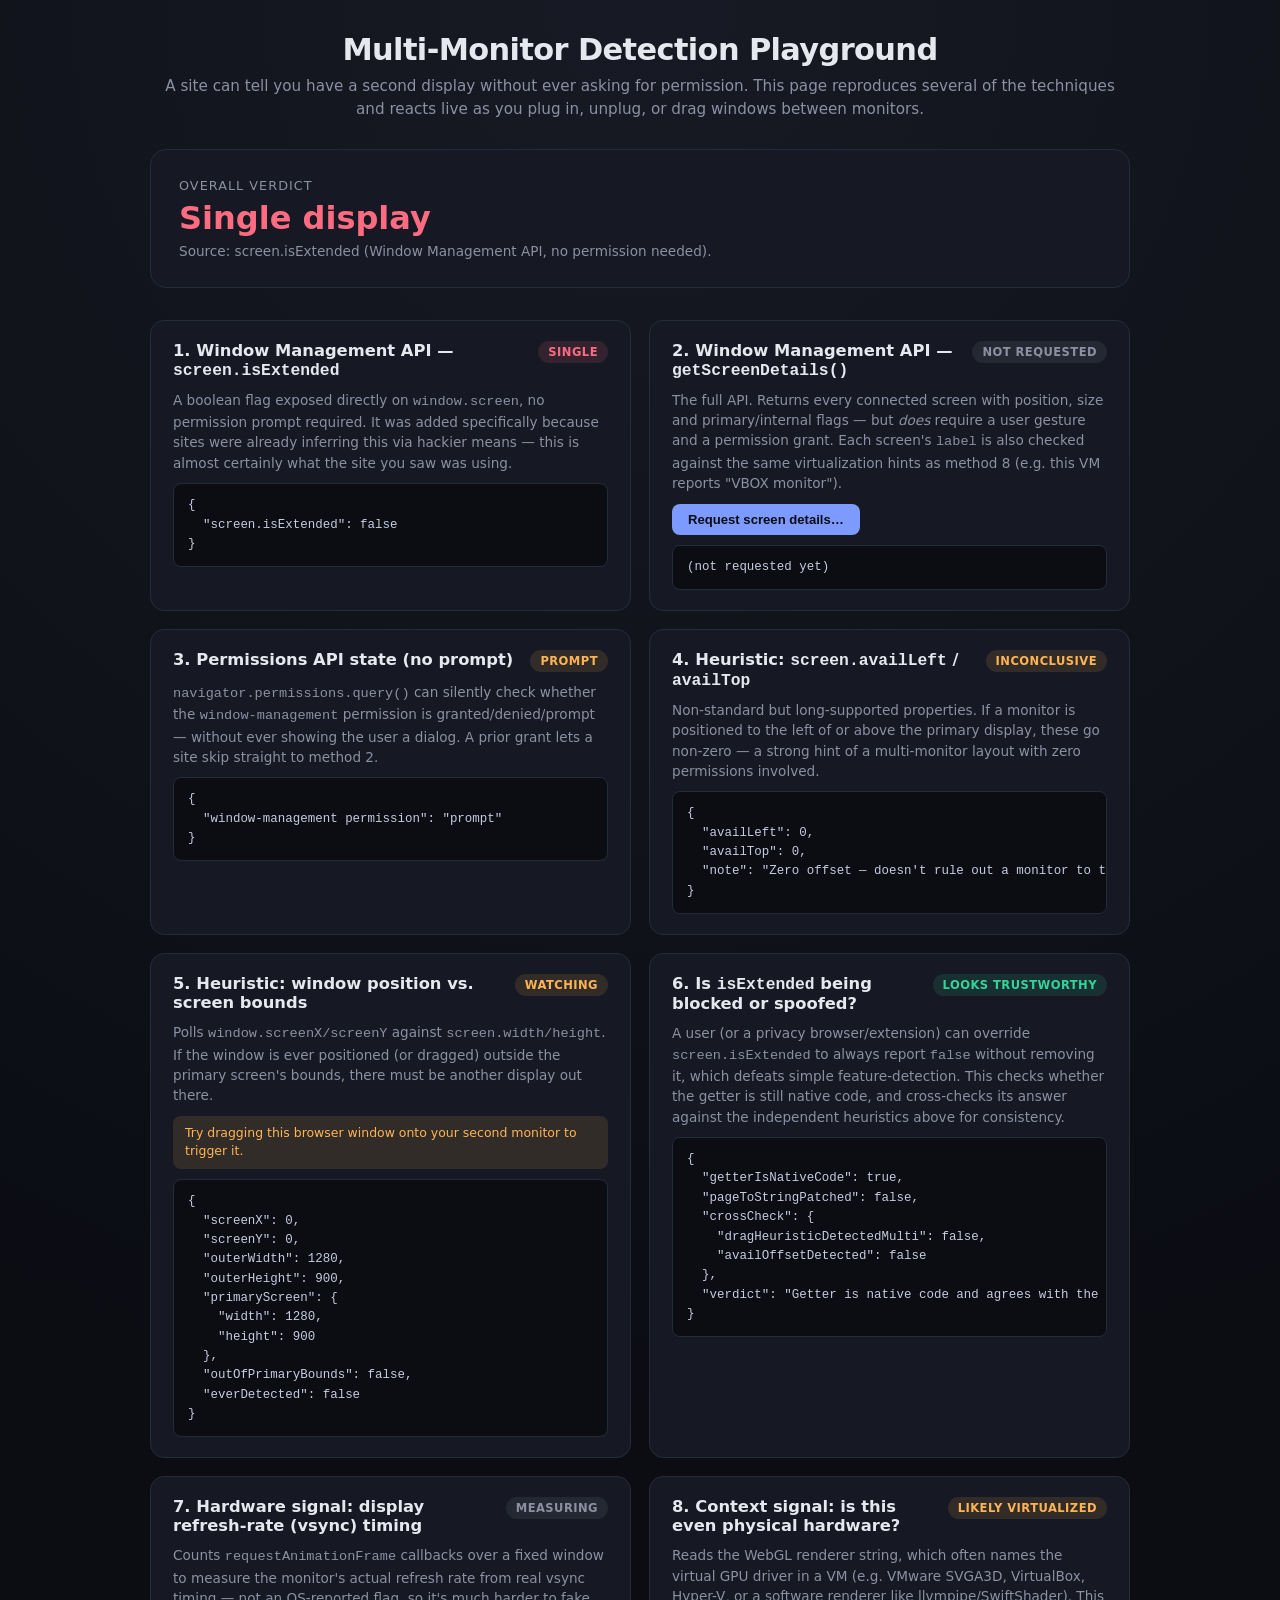
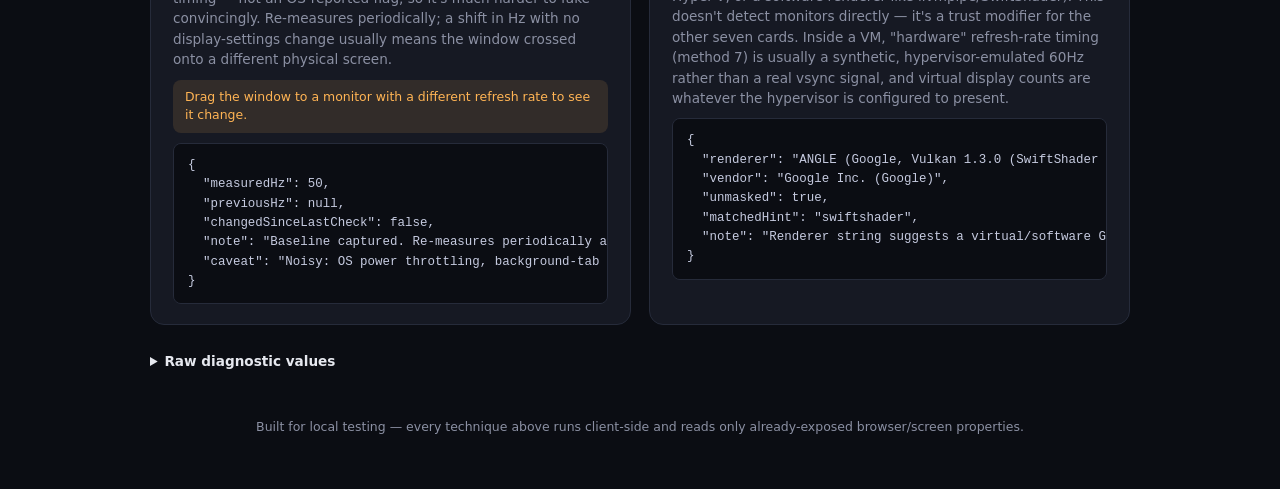
==== commit 39ccc6b0: "improvements" ====
--- a/index.html
+++ b/index.html
@@ -56,7 +56,9 @@
         </div>
         <p class="card-desc">
         The full API. Returns every connected screen with position, size and primary/internal
-        flags &mdash; but <em>does</em> require a user gesture and a permission grant.
+        flags &mdash; but <em>does</em> require a user gesture and a permission grant. Each
+        screen's <code>label</code> is also checked against the same virtualization hints as
+        method 8 (e.g. this VM reports "VBOX monitor").
         </p>
         <button id="btn-details">Request screen details&hellip;</button>
         <pre id="out-details">(not requested yet)</pre>
--- a/css/app.css
+++ b/css/app.css
@@ -57,6 +57,7 @@
 .hero-verdict.yes { color: var(--yes); }
 .hero-verdict.no { color: var(--no); }
 .hero-verdict.unknown { color: var(--unknown); }
+.hero-verdict.warn { color: var(--warn); }
 
 .hero-sub {
     color: var(--muted);
@@ -164,6 +165,56 @@
 .card button:hover { filter: brightness(1.08); }
 .card button:disabled { opacity: 0.5; cursor: default; }
 
+.card.wide { grid-column: 1 / -1; }
+
+.camera-row {
+    display: flex;
+    gap: 16px;
+    align-items: flex-start;
+    flex-wrap: wrap;
+}
+
+.cam-preview {
+    width: 240px;
+    max-width: 100%;
+    aspect-ratio: 4 / 3;
+    background: #0b0d13;
+    border: 1px solid var(--panel-border);
+    border-radius: 8px;
+    object-fit: cover;
+}
+
+.camera-controls {
+    flex: 1;
+    min-width: 0;
+    display: flex;
+    flex-direction: column;
+    gap: 10px;
+}
+
+#flash-overlay {
+    position: fixed;
+    inset: 0;
+    z-index: 1000;
+    display: flex;
+    align-items: center;
+    justify-content: center;
+    color: rgba(0, 0, 0, 0.6);
+    font-size: 1.2rem;
+    font-weight: 600;
+}
+
+#flash-overlay[hidden] { display: none; }
+
+.check {
+    display: flex;
+    align-items: center;
+    gap: 8px;
+    font-size: 0.82rem;
+    color: var(--muted);
+    cursor: pointer;
+}
+
 .hint {
     font-size: 0.78rem;
     color: var(--warn);
